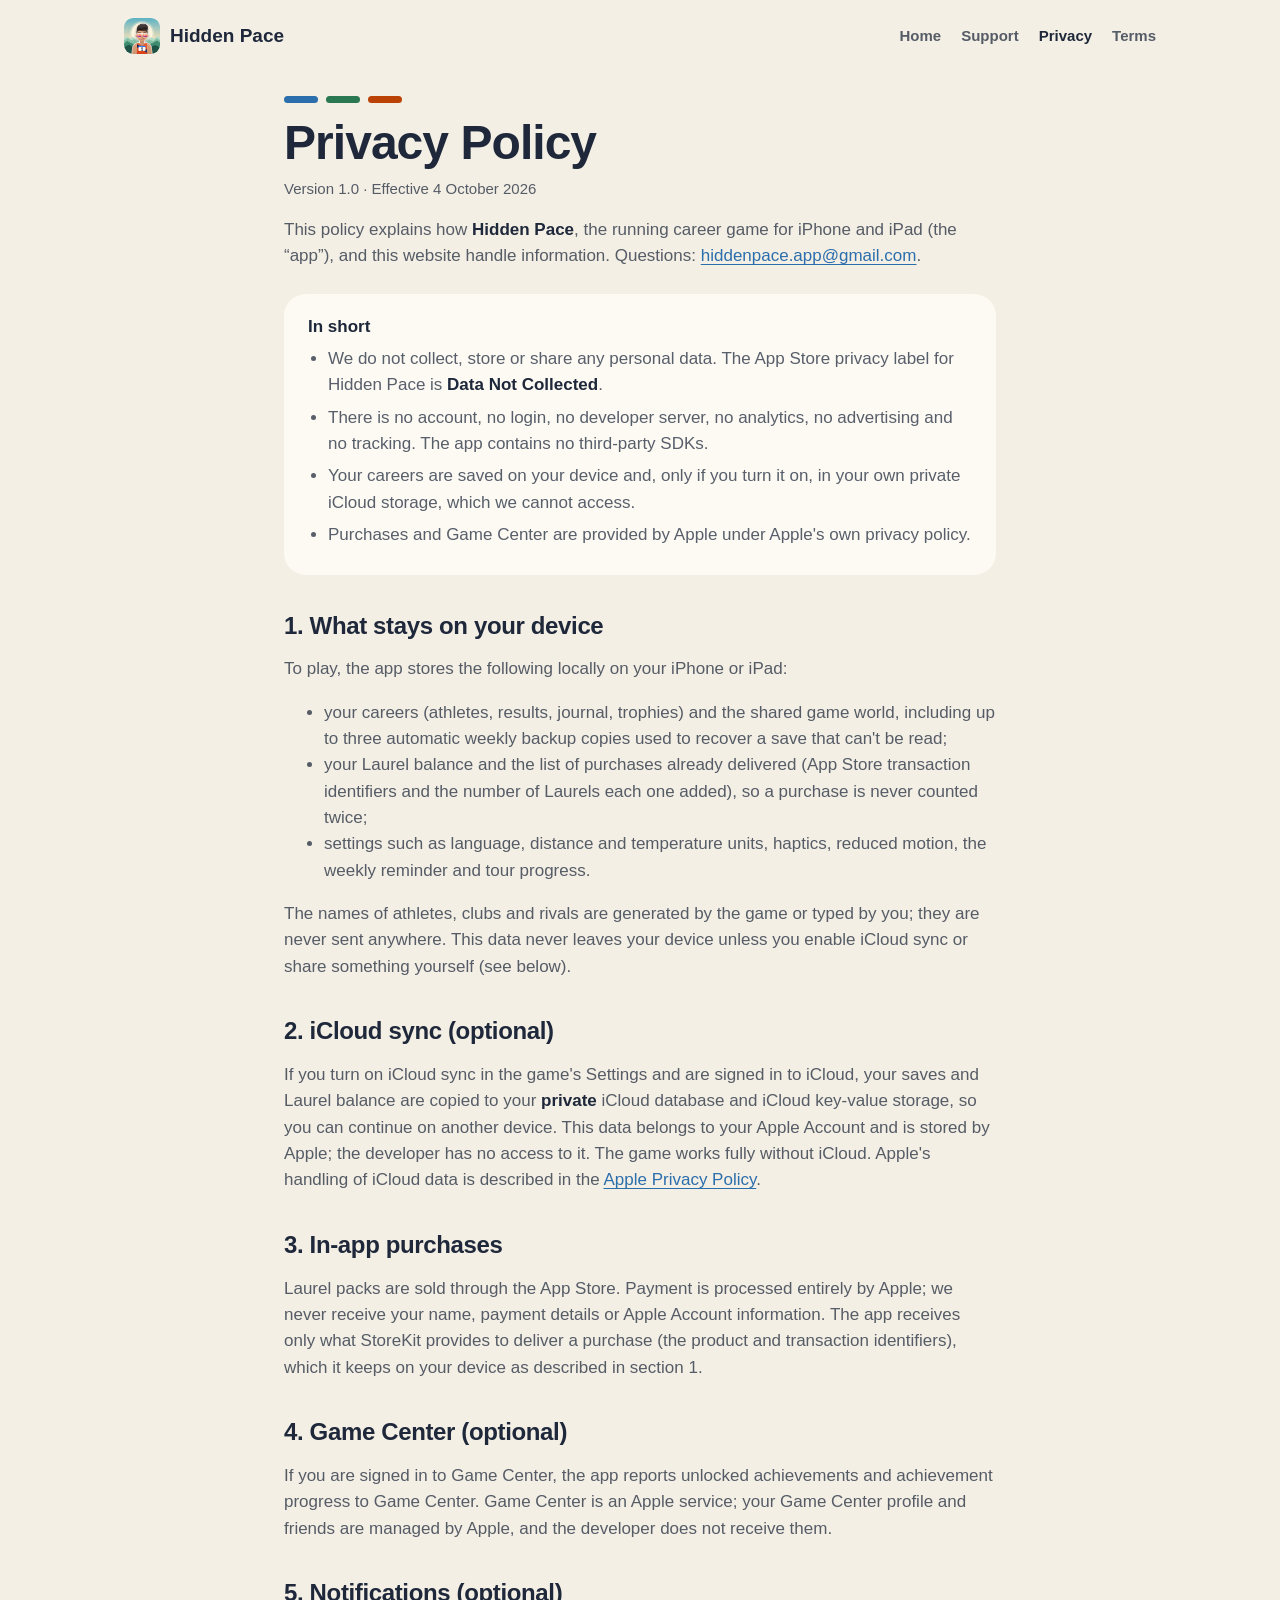
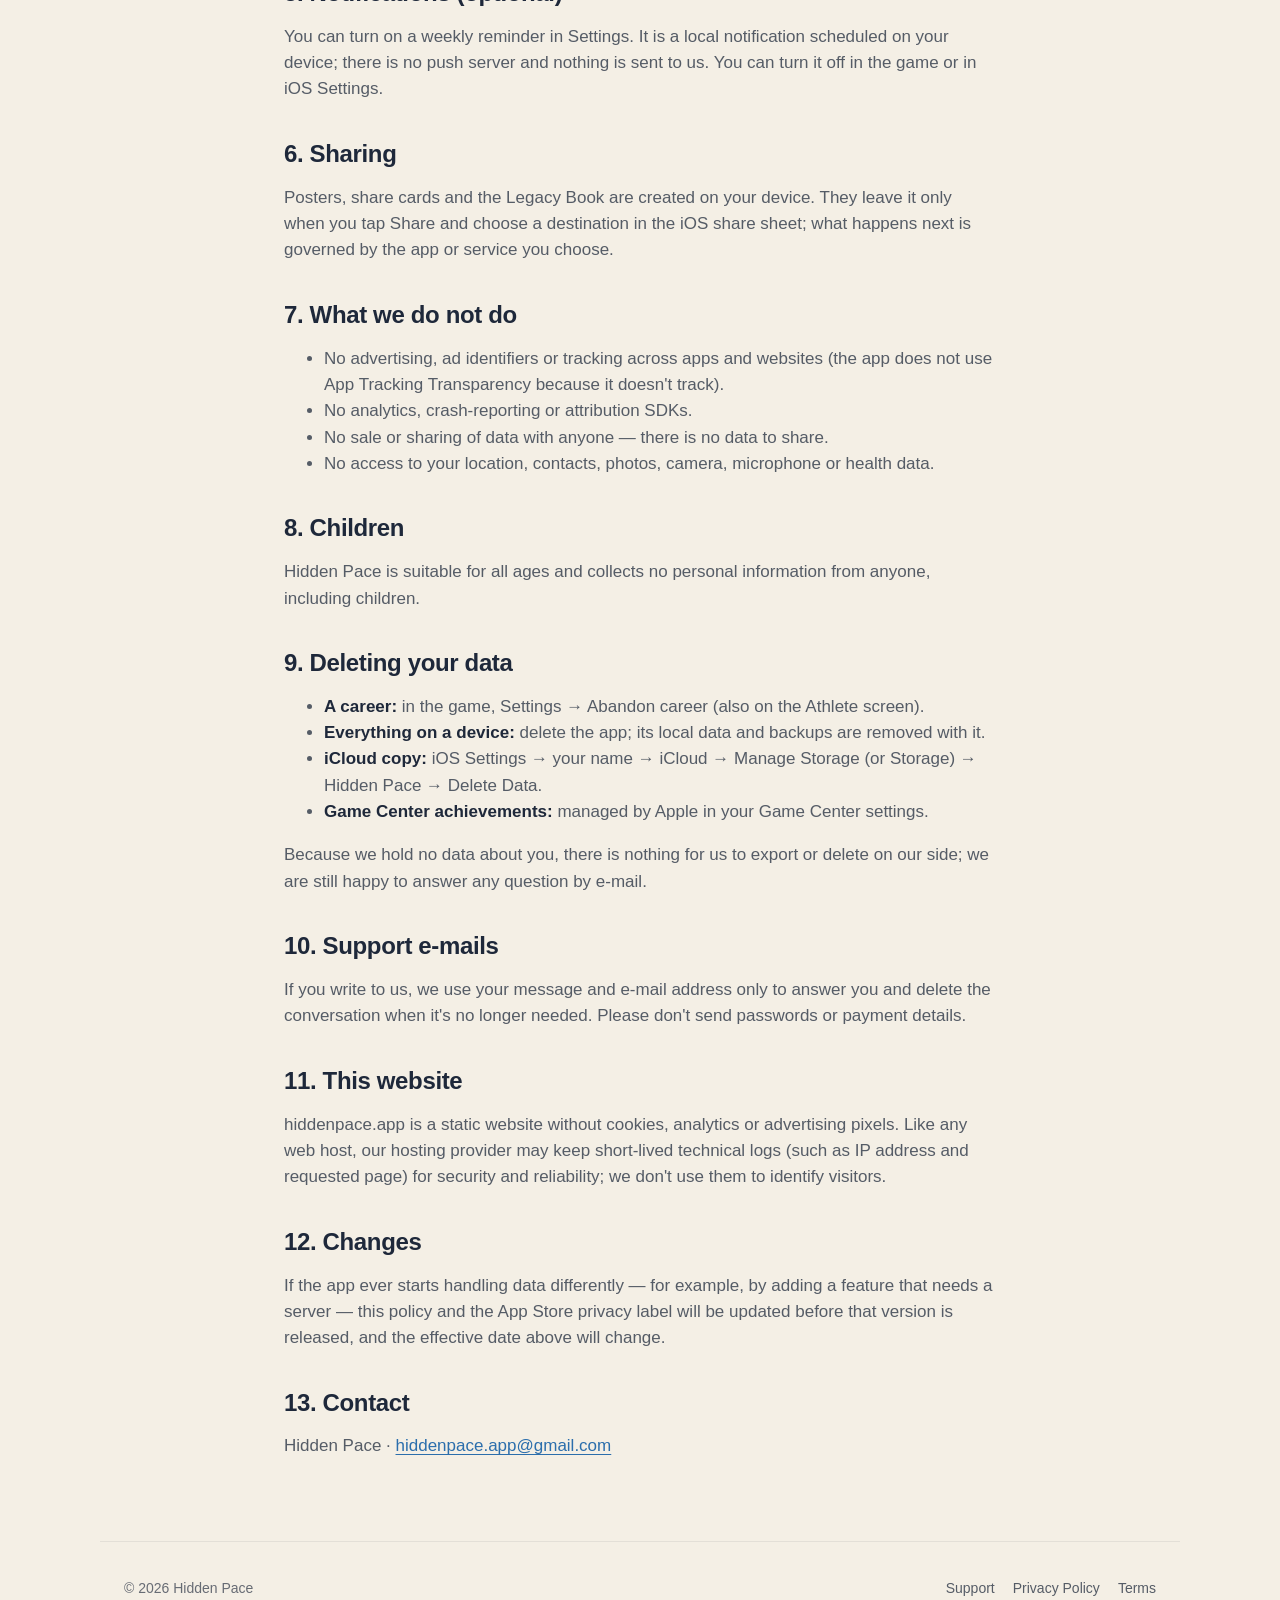
==== privacy.html @ 8b12b9e5 "Add files via upload" ====
<!DOCTYPE html>
<html lang="en">
<head>
  <meta charset="UTF-8">
  <meta name="viewport" content="width=device-width, initial-scale=1.0">
  <title>Privacy Policy — Hidden Pace</title>
  <meta name="description" content="Hidden Pace collects no personal data. Careers stay on your device or in your own iCloud; purchases and Game Center are handled by Apple.">
  <link rel="canonical" href="https://hiddenpace.app/privacy">
  <meta property="og:title" content="Privacy Policy — Hidden Pace">
  <meta property="og:image" content="https://hiddenpace.app/icon.png">
  <link rel="icon" type="image/png" href="icon.png">
  <link rel="apple-touch-icon" href="apple-touch-icon.png">
  <link rel="stylesheet" href="styles.css">
</head>
<body>
  <nav class="nav">
    <a class="brand" href="./"><img src="icon.png" alt=""><span>Hidden Pace</span></a>
    <ul class="nav-links">
      <li><a href="./">Home</a></li>
      <li><a href="support.html">Support</a></li>
      <li><a href="privacy.html" aria-current="page">Privacy</a></li>
      <li><a href="terms.html">Terms</a></li>
    </ul>
  </nav>

  <main class="page">
    <div class="stripe" aria-hidden="true"><span></span><span></span><span></span></div>
    <h1>Privacy Policy</h1>
    <p class="effective">Version 1.0 · Effective 4 October 2026</p>

    <p>This policy explains how <strong>Hidden Pace</strong>, the running career game for iPhone and iPad (the “app”), and this website handle information. Questions: <a href="mailto:hiddenpace.app@gmail.com">hiddenpace.app@gmail.com</a>.</p>

    <div class="summary">
      <strong>In short</strong>
      <ul>
        <li>We do not collect, store or share any personal data. The App Store privacy label for Hidden Pace is <strong>Data Not Collected</strong>.</li>
        <li>There is no account, no login, no developer server, no analytics, no advertising and no tracking. The app contains no third-party SDKs.</li>
        <li>Your careers are saved on your device and, only if you turn it on, in your own private iCloud storage, which we cannot access.</li>
        <li>Purchases and Game Center are provided by Apple under Apple's own privacy policy.</li>
      </ul>
    </div>

    <h2>1. What stays on your device</h2>
    <p>To play, the app stores the following locally on your iPhone or iPad:</p>
    <ul>
      <li>your careers (athletes, results, journal, trophies) and the shared game world, including up to three automatic weekly backup copies used to recover a save that can't be read;</li>
      <li>your Laurel balance and the list of purchases already delivered (App Store transaction identifiers and the number of Laurels each one added), so a purchase is never counted twice;</li>
      <li>settings such as language, distance and temperature units, haptics, reduced motion, the weekly reminder and tour progress.</li>
    </ul>
    <p>The names of athletes, clubs and rivals are generated by the game or typed by you; they are never sent anywhere. This data never leaves your device unless you enable iCloud sync or share something yourself (see below).</p>

    <h2>2. iCloud sync (optional)</h2>
    <p>If you turn on iCloud sync in the game's Settings and are signed in to iCloud, your saves and Laurel balance are copied to your <strong>private</strong> iCloud database and iCloud key-value storage, so you can continue on another device. This data belongs to your Apple Account and is stored by Apple; the developer has no access to it. The game works fully without iCloud. Apple's handling of iCloud data is described in the <a href="https://www.apple.com/legal/privacy/" rel="noopener">Apple Privacy Policy</a>.</p>

    <h2>3. In-app purchases</h2>
    <p>Laurel packs are sold through the App Store. Payment is processed entirely by Apple; we never receive your name, payment details or Apple Account information. The app receives only what StoreKit provides to deliver a purchase (the product and transaction identifiers), which it keeps on your device as described in section 1.</p>

    <h2>4. Game Center (optional)</h2>
    <p>If you are signed in to Game Center, the app reports unlocked achievements and achievement progress to Game Center. Game Center is an Apple service; your Game Center profile and friends are managed by Apple, and the developer does not receive them.</p>

    <h2>5. Notifications (optional)</h2>
    <p>You can turn on a weekly reminder in Settings. It is a local notification scheduled on your device; there is no push server and nothing is sent to us. You can turn it off in the game or in iOS Settings.</p>

    <h2>6. Sharing</h2>
    <p>Posters, share cards and the Legacy Book are created on your device. They leave it only when you tap Share and choose a destination in the iOS share sheet; what happens next is governed by the app or service you choose.</p>

    <h2>7. What we do not do</h2>
    <ul>
      <li>No advertising, ad identifiers or tracking across apps and websites (the app does not use App Tracking Transparency because it doesn't track).</li>
      <li>No analytics, crash-reporting or attribution SDKs.</li>
      <li>No sale or sharing of data with anyone — there is no data to share.</li>
      <li>No access to your location, contacts, photos, camera, microphone or health data.</li>
    </ul>

    <h2>8. Children</h2>
    <p>Hidden Pace is suitable for all ages and collects no personal information from anyone, including children.</p>

    <h2>9. Deleting your data</h2>
    <ul>
      <li><strong>A career:</strong> in the game, Settings → Abandon career (also on the Athlete screen).</li>
      <li><strong>Everything on a device:</strong> delete the app; its local data and backups are removed with it.</li>
      <li><strong>iCloud copy:</strong> iOS Settings → your name → iCloud → Manage Storage (or Storage) → Hidden Pace → Delete Data.</li>
      <li><strong>Game Center achievements:</strong> managed by Apple in your Game Center settings.</li>
    </ul>
    <p>Because we hold no data about you, there is nothing for us to export or delete on our side; we are still happy to answer any question by e-mail.</p>

    <h2>10. Support e-mails</h2>
    <p>If you write to us, we use your message and e-mail address only to answer you and delete the conversation when it's no longer needed. Please don't send passwords or payment details.</p>

    <h2>11. This website</h2>
    <p>hiddenpace.app is a static website without cookies, analytics or advertising pixels. Like any web host, our hosting provider may keep short-lived technical logs (such as IP address and requested page) for security and reliability; we don't use them to identify visitors.</p>

    <h2>12. Changes</h2>
    <p>If the app ever starts handling data differently — for example, by adding a feature that needs a server — this policy and the App Store privacy label will be updated before that version is released, and the effective date above will change.</p>

    <h2>13. Contact</h2>
    <p>Hidden Pace · <a href="mailto:hiddenpace.app@gmail.com">hiddenpace.app@gmail.com</a></p>
  </main>

  <footer>
    <span>© 2026 Hidden Pace</span>
    <nav><a href="support.html">Support</a><a href="privacy.html">Privacy Policy</a><a href="terms.html">Terms</a></nav>
  </footer>
</body>
</html>
---- styles.css ----
/* Hidden Pace — "Alpine '72": warm paper, ink navy, Munich-72 blue / green / orange, flat cards, no glow.
   Tokens mirror hiddenpace/Design/Game/GameTheme.swift. */
:root {
  --paper: #F4EFE5;
  --card: #FDFAF4;
  --ink: #1E283A;
  --ink-2: rgba(30, 40, 58, 0.74);
  --ink-3: rgba(30, 40, 58, 0.66);
  --hairline: rgba(30, 40, 58, 0.08);
  --blue: #2B6EAC;
  --green: #2A7851;
  --orange: #BB4205;
  --ochre: #8F630D;
  --sky-top: #A8C2E6;
  --horizon: #FCDBC7;
  --radius: 22px;
  --max: 1080px;
  color-scheme: light;
}

* { box-sizing: border-box; }
html { -webkit-text-size-adjust: 100%; }
body {
  margin: 0;
  font-family: -apple-system, BlinkMacSystemFont, "SF Pro Text", "Segoe UI", Roboto, "Helvetica Neue", Arial, sans-serif;
  color: var(--ink);
  background: var(--paper);
  line-height: 1.55;
  font-size: 17px;
}
a { color: var(--blue); text-decoration-thickness: 1px; text-underline-offset: 3px; }
a:hover { color: var(--orange); }
img { max-width: 100%; display: block; }

/* Munich-72 colour bar */
.stripe { display: flex; gap: 8px; }
.stripe span { width: 34px; height: 7px; border-radius: 4px; }
.stripe span:nth-child(1) { background: var(--blue); }
.stripe span:nth-child(2) { background: var(--green); }
.stripe span:nth-child(3) { background: var(--orange); }

/* Navigation */
.nav {
  max-width: var(--max); margin: 0 auto; padding: 18px 24px;
  display: flex; align-items: center; justify-content: space-between; gap: 16px; flex-wrap: wrap;
}
.brand { display: flex; align-items: center; gap: 10px; color: var(--ink); text-decoration: none; font-weight: 800; font-size: 19px; }
.brand img { width: 36px; height: 36px; border-radius: 9px; }
.nav-links { list-style: none; display: flex; gap: 20px; margin: 0; padding: 0; flex-wrap: wrap; }
.nav-links a { color: var(--ink-2); text-decoration: none; font-weight: 600; font-size: 15px; }
.nav-links a:hover, .nav-links a[aria-current="page"] { color: var(--ink); }

/* Hero: the game's sky and ridges */
.hero {
  position: relative; overflow: hidden;
  background: linear-gradient(180deg, var(--sky-top) 0%, var(--horizon) 62%, var(--paper) 100%);
  padding-bottom: 120px;
}
.hero::before {           /* sun */
  content: ""; position: absolute; width: 220px; height: 220px; right: 12%; top: 120px; border-radius: 50%;
  background: radial-gradient(circle, #FFF8E6 0 38%, rgba(255, 242, 214, 0.55) 39% 62%, rgba(255, 242, 214, 0) 63%);
}
.hero::after {            /* ridges — the game's landscape, haze to paper */
  content: ""; position: absolute; left: 0; right: 0; bottom: 0; height: 200px;
  background: url("images/ridges.svg") bottom / 100% 100% no-repeat;
}
.hero-inner {
  position: relative; z-index: 1; max-width: var(--max); margin: 0 auto; padding: 40px 24px 0;
  display: grid; grid-template-columns: 1.1fr 0.9fr; gap: 40px; align-items: center;
}
.hero h1 { font-size: clamp(38px, 6vw, 64px); line-height: 1.04; letter-spacing: -0.02em; margin: 18px 0 16px; font-weight: 850; }
.hero h1 em { font-style: normal; color: var(--orange); }
.hero .lead { font-size: 20px; color: var(--ink-2); max-width: 34ch; margin: 0 0 26px; }
.hero-shot img { width: min(330px, 100%); margin: 0 auto; filter: drop-shadow(0 22px 40px rgba(30, 40, 58, 0.22)); }

.cta { display: flex; gap: 14px; align-items: center; flex-wrap: wrap; }
.button {
  display: inline-flex; align-items: center; gap: 10px; padding: 14px 22px; border-radius: 999px;
  background: var(--ink); color: #fff; text-decoration: none; font-weight: 700; font-size: 16px;
}
.button:hover { color: #fff; background: #2C3A52; }
.button.secondary { background: var(--card); color: var(--ink); }
.button.secondary:hover { color: var(--ink); background: #fff; }
.button svg { width: 20px; height: 20px; fill: currentColor; }
.note { color: var(--ink-3); font-size: 14px; }

/* Sections */
section { max-width: var(--max); margin: 0 auto; padding: 56px 24px; }
.eyebrow { font-size: 13px; font-weight: 800; letter-spacing: 0.14em; text-transform: uppercase; color: var(--orange); margin-bottom: 10px; }
h2 { font-size: clamp(28px, 4vw, 40px); line-height: 1.12; letter-spacing: -0.015em; margin: 0 0 14px; font-weight: 820; }
.section-lead { color: var(--ink-2); font-size: 19px; max-width: 60ch; margin: 0 0 28px; }

.grid { display: grid; grid-template-columns: repeat(3, 1fr); gap: 18px; }
.card { background: var(--card); border-radius: var(--radius); padding: 24px; box-shadow: 0 1px 0 var(--hairline); }
.card h3 { margin: 10px 0 6px; font-size: 19px; }
.card p { margin: 0; color: var(--ink-2); font-size: 16px; }
.tag { display: inline-block; font-size: 12px; font-weight: 800; letter-spacing: 0.12em; text-transform: uppercase; padding: 4px 10px; border-radius: 999px; }
.tag.blue { color: var(--blue); background: rgba(43, 110, 172, 0.12); }
.tag.green { color: var(--green); background: rgba(42, 120, 81, 0.12); }
.tag.orange { color: var(--orange); background: rgba(187, 66, 5, 0.1); }
.tag.ochre { color: var(--ochre); background: rgba(143, 99, 13, 0.12); }

.shots { display: flex; gap: 18px; overflow-x: auto; padding: 6px 2px 18px; scroll-snap-type: x mandatory; }
.shots img { width: 240px; flex: 0 0 auto; border-radius: 18px; scroll-snap-align: start; box-shadow: 0 10px 26px rgba(30, 40, 58, 0.14); }

.fair { background: var(--ink); color: #fff; border-radius: 28px; padding: 40px; }
.fair h2 { color: #fff; }
.fair ul { list-style: none; padding: 0; margin: 18px 0 0; display: grid; grid-template-columns: repeat(2, 1fr); gap: 12px 28px; }
.fair li { padding-left: 28px; position: relative; color: rgba(255, 255, 255, 0.86); }
.fair li::before { content: ""; position: absolute; left: 0; top: 9px; width: 14px; height: 6px; border-radius: 3px; background: var(--green); }
.fair li:nth-child(3n+2)::before { background: var(--blue); }
.fair li:nth-child(3n)::before { background: var(--orange); }

/* Text pages */
.page { max-width: 760px; margin: 0 auto; padding: 24px 24px 64px; }
.page h1 { font-size: clamp(34px, 5vw, 48px); line-height: 1.08; margin: 14px 0 8px; letter-spacing: -0.02em; }
.page h2 { font-size: 24px; margin: 38px 0 10px; }
.page h3 { font-size: 18px; margin: 24px 0 6px; }
.page p, .page li { color: var(--ink-2); }
.page strong { color: var(--ink); }
.effective { color: var(--ink-3); font-size: 15px; margin-top: 0; }
.summary { background: var(--card); border-radius: var(--radius); padding: 20px 24px; margin: 24px 0; }
.summary ul { margin: 0; padding-left: 20px; }
.summary li { margin: 6px 0; }
table { width: 100%; border-collapse: collapse; margin: 14px 0; font-size: 15px; background: var(--card); border-radius: 14px; overflow: hidden; }
th, td { text-align: left; padding: 10px 14px; border-bottom: 1px solid var(--hairline); vertical-align: top; }
th { color: var(--ink); font-weight: 700; }
td { color: var(--ink-2); }
details { background: var(--card); border-radius: 16px; padding: 16px 20px; margin: 10px 0; }
details summary { cursor: pointer; font-weight: 700; color: var(--ink); }
details p { margin: 10px 0 0; }
.contact { background: var(--card); border-radius: var(--radius); padding: 24px; margin: 22px 0; display: flex; gap: 18px; align-items: center; flex-wrap: wrap; }
.contact .button { margin-left: auto; }

/* Footer */
footer { max-width: var(--max); margin: 0 auto; padding: 36px 24px 48px; border-top: 1px solid var(--hairline); display: flex; justify-content: space-between; gap: 18px; flex-wrap: wrap; color: var(--ink-3); font-size: 14px; }
footer nav { display: flex; gap: 18px; flex-wrap: wrap; }
footer a { color: var(--ink-2); text-decoration: none; }

@media (max-width: 860px) {
  .hero-inner { grid-template-columns: 1fr; text-align: left; }
  .grid { grid-template-columns: 1fr 1fr; }
  .fair ul { grid-template-columns: 1fr; }
}
@media (max-width: 560px) {
  body { font-size: 16px; }
  .grid { grid-template-columns: 1fr; }
  .fair { padding: 28px 22px; }
  .shots img { width: 200px; }
}
@media (prefers-reduced-motion: no-preference) {
  .shots { scroll-behavior: smooth; }
}
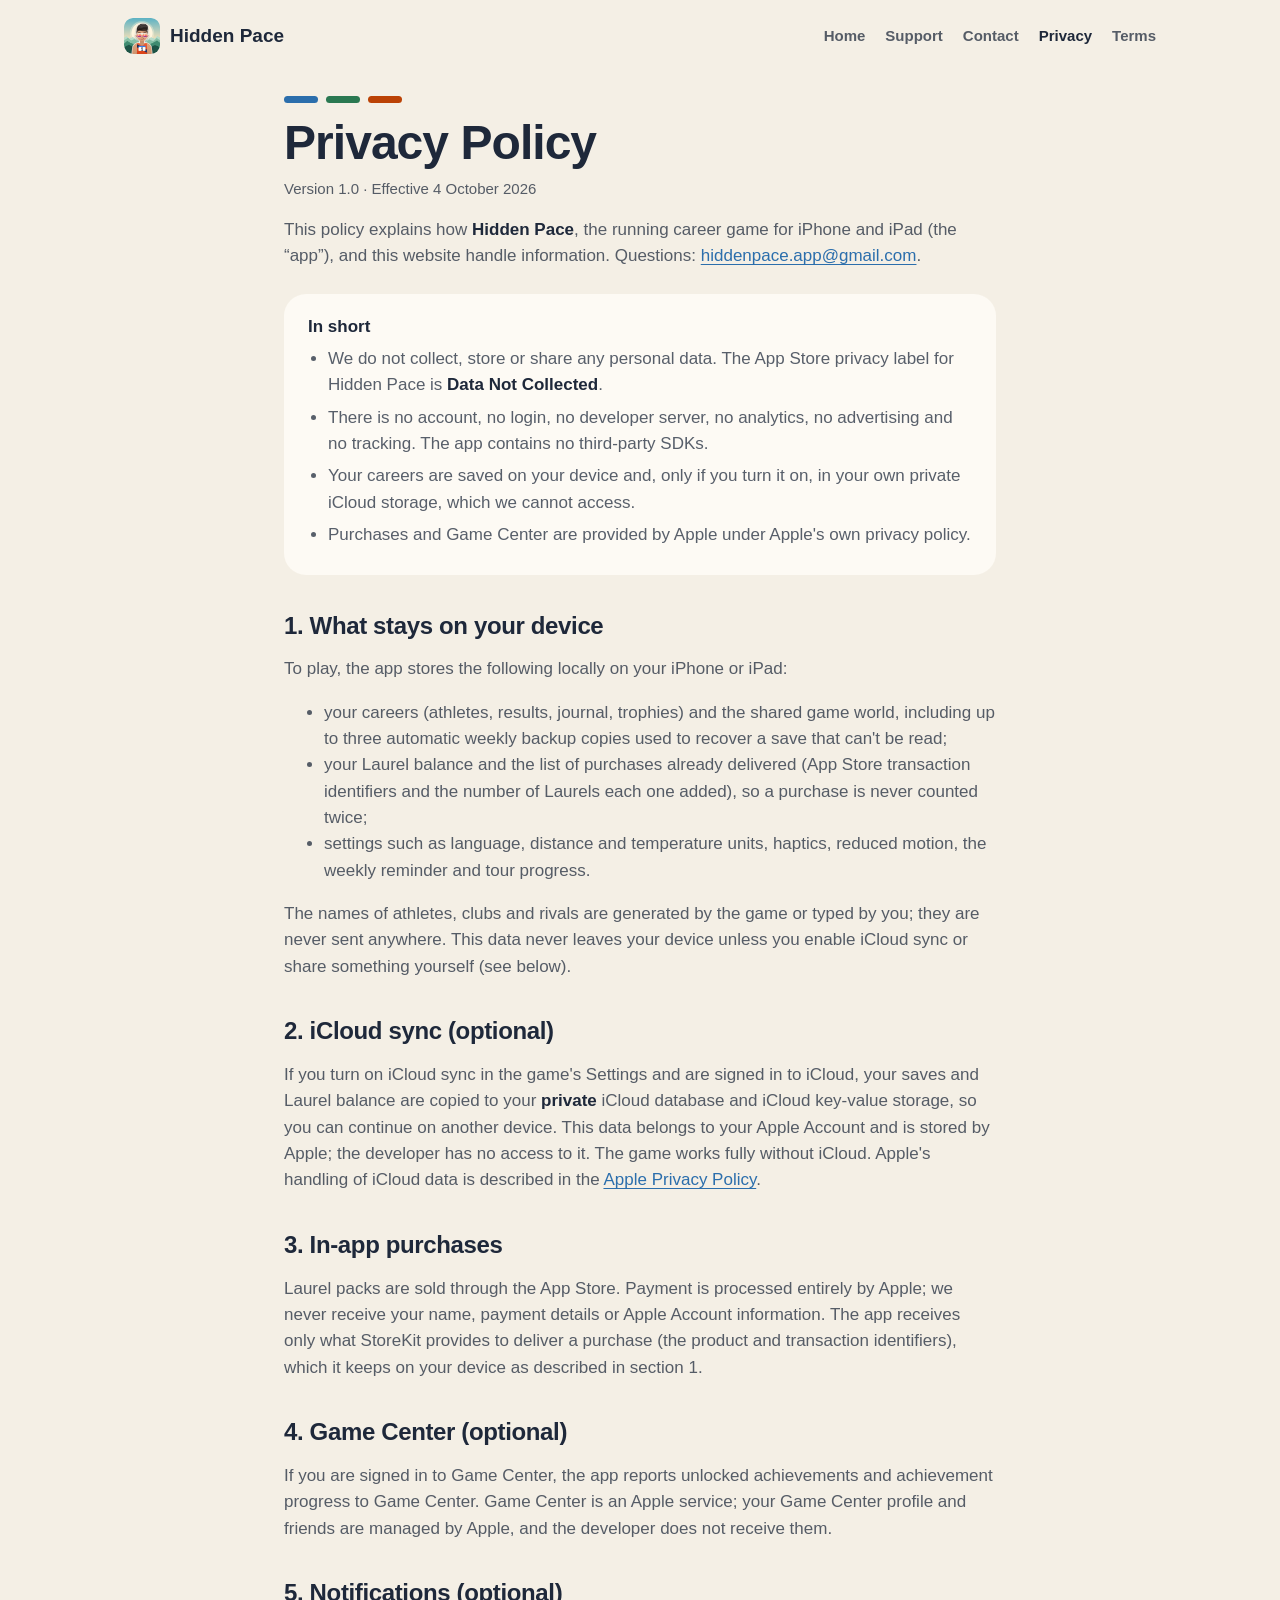
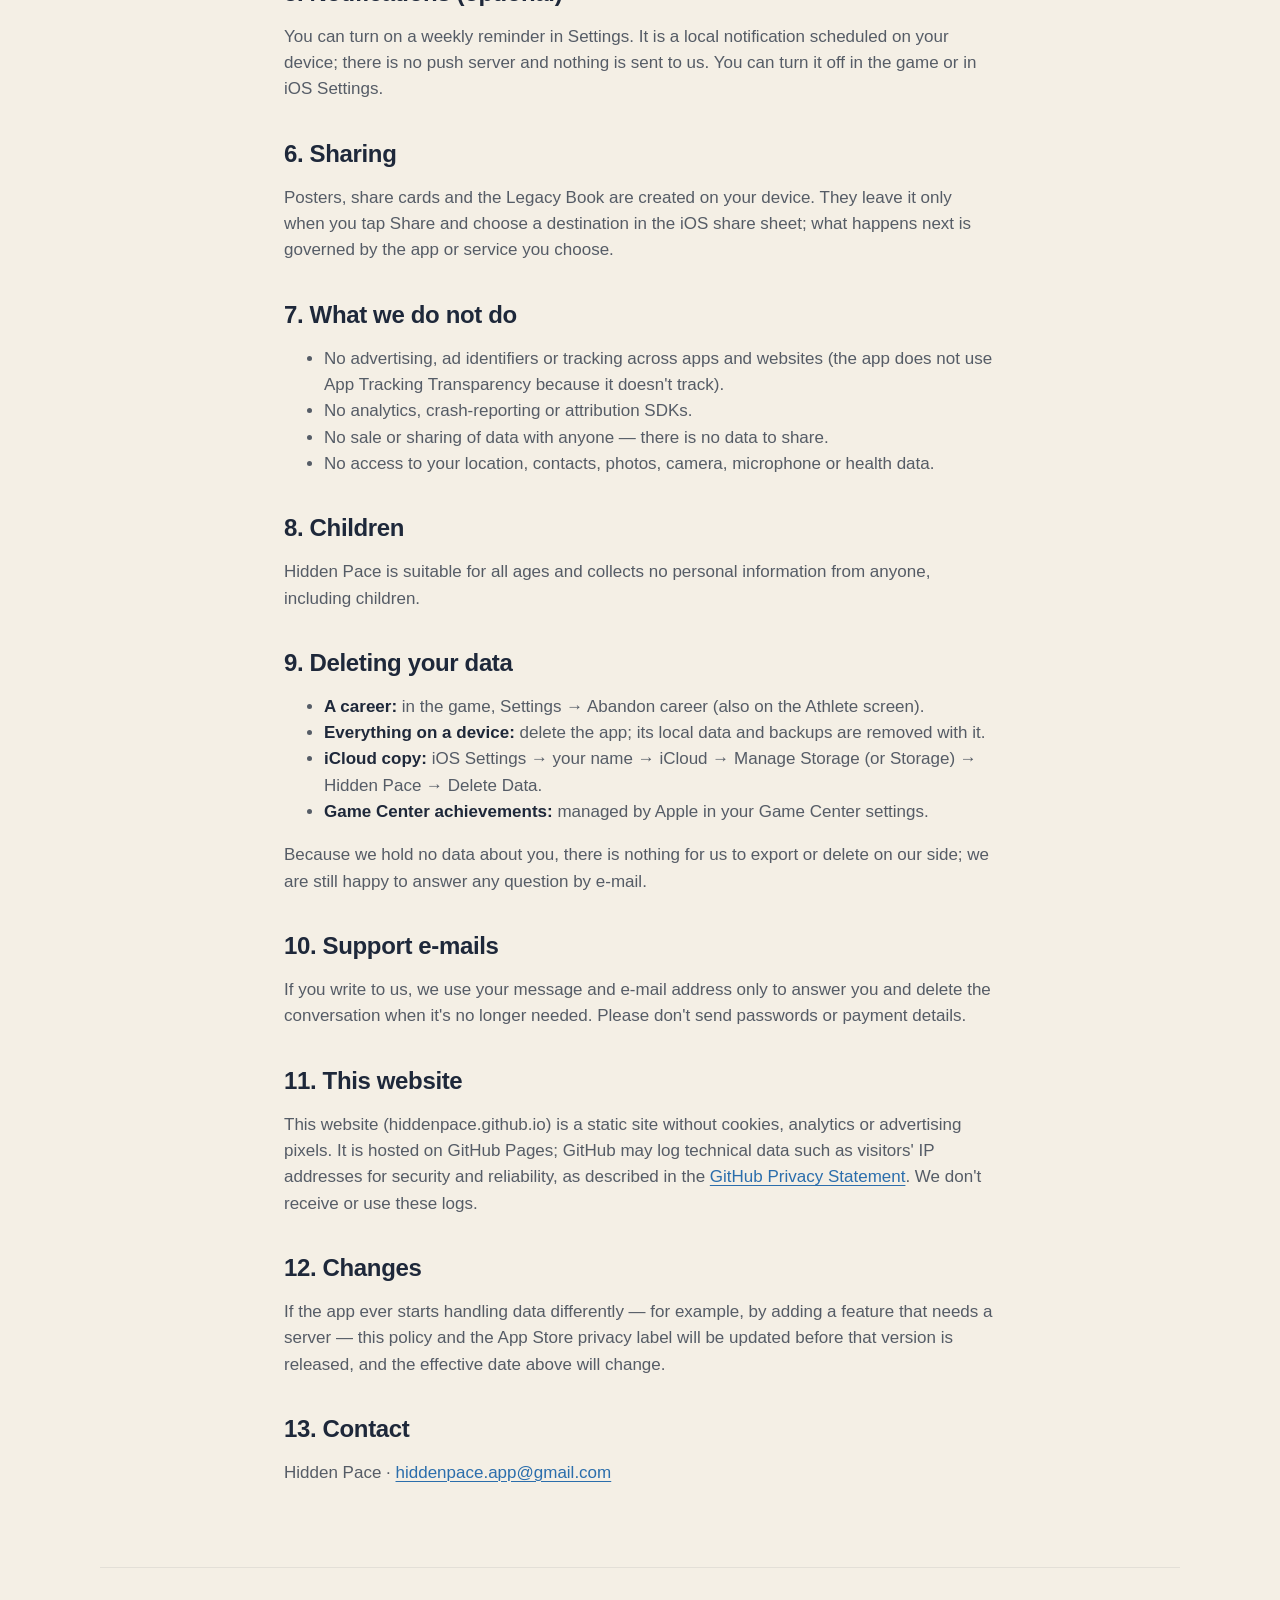
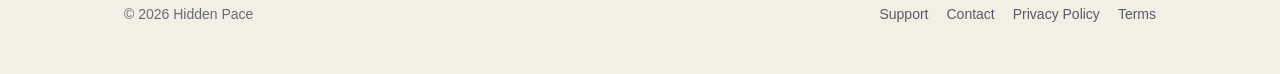
==== commit cc30af4e: "Add files via upload" ====
--- a/privacy.html
+++ b/privacy.html
@@ -5,9 +5,9 @@
   <meta name="viewport" content="width=device-width, initial-scale=1.0">
   <title>Privacy Policy — Hidden Pace</title>
   <meta name="description" content="Hidden Pace collects no personal data. Careers stay on your device or in your own iCloud; purchases and Game Center are handled by Apple.">
-  <link rel="canonical" href="https://hiddenpace.app/privacy">
+  <link rel="canonical" href="https://hiddenpace.github.io/privacy">
   <meta property="og:title" content="Privacy Policy — Hidden Pace">
-  <meta property="og:image" content="https://hiddenpace.app/icon.png">
+  <meta property="og:image" content="https://hiddenpace.github.io/icon.png">
   <link rel="icon" type="image/png" href="icon.png">
   <link rel="apple-touch-icon" href="apple-touch-icon.png">
   <link rel="stylesheet" href="styles.css">
@@ -18,6 +18,7 @@
     <ul class="nav-links">
       <li><a href="./">Home</a></li>
       <li><a href="support.html">Support</a></li>
+      <li><a href="contact.html">Contact</a></li>
       <li><a href="privacy.html" aria-current="page">Privacy</a></li>
       <li><a href="terms.html">Terms</a></li>
     </ul>
@@ -88,7 +89,7 @@
     <p>If you write to us, we use your message and e-mail address only to answer you and delete the conversation when it's no longer needed. Please don't send passwords or payment details.</p>
 
     <h2>11. This website</h2>
-    <p>hiddenpace.app is a static website without cookies, analytics or advertising pixels. Like any web host, our hosting provider may keep short-lived technical logs (such as IP address and requested page) for security and reliability; we don't use them to identify visitors.</p>
+    <p>This website (hiddenpace.github.io) is a static site without cookies, analytics or advertising pixels. It is hosted on GitHub Pages; GitHub may log technical data such as visitors' IP addresses for security and reliability, as described in the <a href="https://docs.github.com/site-policy/privacy-policies/github-general-privacy-statement" rel="noopener">GitHub Privacy Statement</a>. We don't receive or use these logs.</p>
 
     <h2>12. Changes</h2>
     <p>If the app ever starts handling data differently — for example, by adding a feature that needs a server — this policy and the App Store privacy label will be updated before that version is released, and the effective date above will change.</p>
@@ -99,7 +100,7 @@
 
   <footer>
     <span>© 2026 Hidden Pace</span>
-    <nav><a href="support.html">Support</a><a href="privacy.html">Privacy Policy</a><a href="terms.html">Terms</a></nav>
+    <nav><a href="support.html">Support</a><a href="contact.html">Contact</a><a href="privacy.html">Privacy Policy</a><a href="terms.html">Terms</a></nav>
   </footer>
 </body>
 </html>
--- a/styles.css
+++ b/styles.css
@@ -30,7 +30,7 @@
 }
 a { color: var(--blue); text-decoration-thickness: 1px; text-underline-offset: 3px; }
 a:hover { color: var(--orange); }
-img { max-width: 100%; display: block; }
+img { max-width: 100%; height: auto; display: block; }
 
 /* Munich-72 colour bar */
 .stripe { display: flex; gap: 8px; }
@@ -71,7 +71,7 @@
 .hero h1 { font-size: clamp(38px, 6vw, 64px); line-height: 1.04; letter-spacing: -0.02em; margin: 18px 0 16px; font-weight: 850; }
 .hero h1 em { font-style: normal; color: var(--orange); }
 .hero .lead { font-size: 20px; color: var(--ink-2); max-width: 34ch; margin: 0 0 26px; }
-.hero-shot img { width: min(330px, 100%); margin: 0 auto; filter: drop-shadow(0 22px 40px rgba(30, 40, 58, 0.22)); }
+.hero-shot img { width: min(330px, 100%); height: auto; aspect-ratio: 1320 / 2868; border-radius: 26px; margin: 0 auto; filter: drop-shadow(0 22px 40px rgba(30, 40, 58, 0.22)); }
 
 .cta { display: flex; gap: 14px; align-items: center; flex-wrap: wrap; }
 .button {
@@ -101,7 +101,7 @@
 .tag.ochre { color: var(--ochre); background: rgba(143, 99, 13, 0.12); }
 
 .shots { display: flex; gap: 18px; overflow-x: auto; padding: 6px 2px 18px; scroll-snap-type: x mandatory; }
-.shots img { width: 240px; flex: 0 0 auto; border-radius: 18px; scroll-snap-align: start; box-shadow: 0 10px 26px rgba(30, 40, 58, 0.14); }
+.shots img { width: 240px; height: auto; aspect-ratio: 1320 / 2868; flex: 0 0 auto; border-radius: 18px; scroll-snap-align: start; box-shadow: 0 10px 26px rgba(30, 40, 58, 0.14); }
 
 .fair { background: var(--ink); color: #fff; border-radius: 28px; padding: 40px; }
 .fair h2 { color: #fff; }
